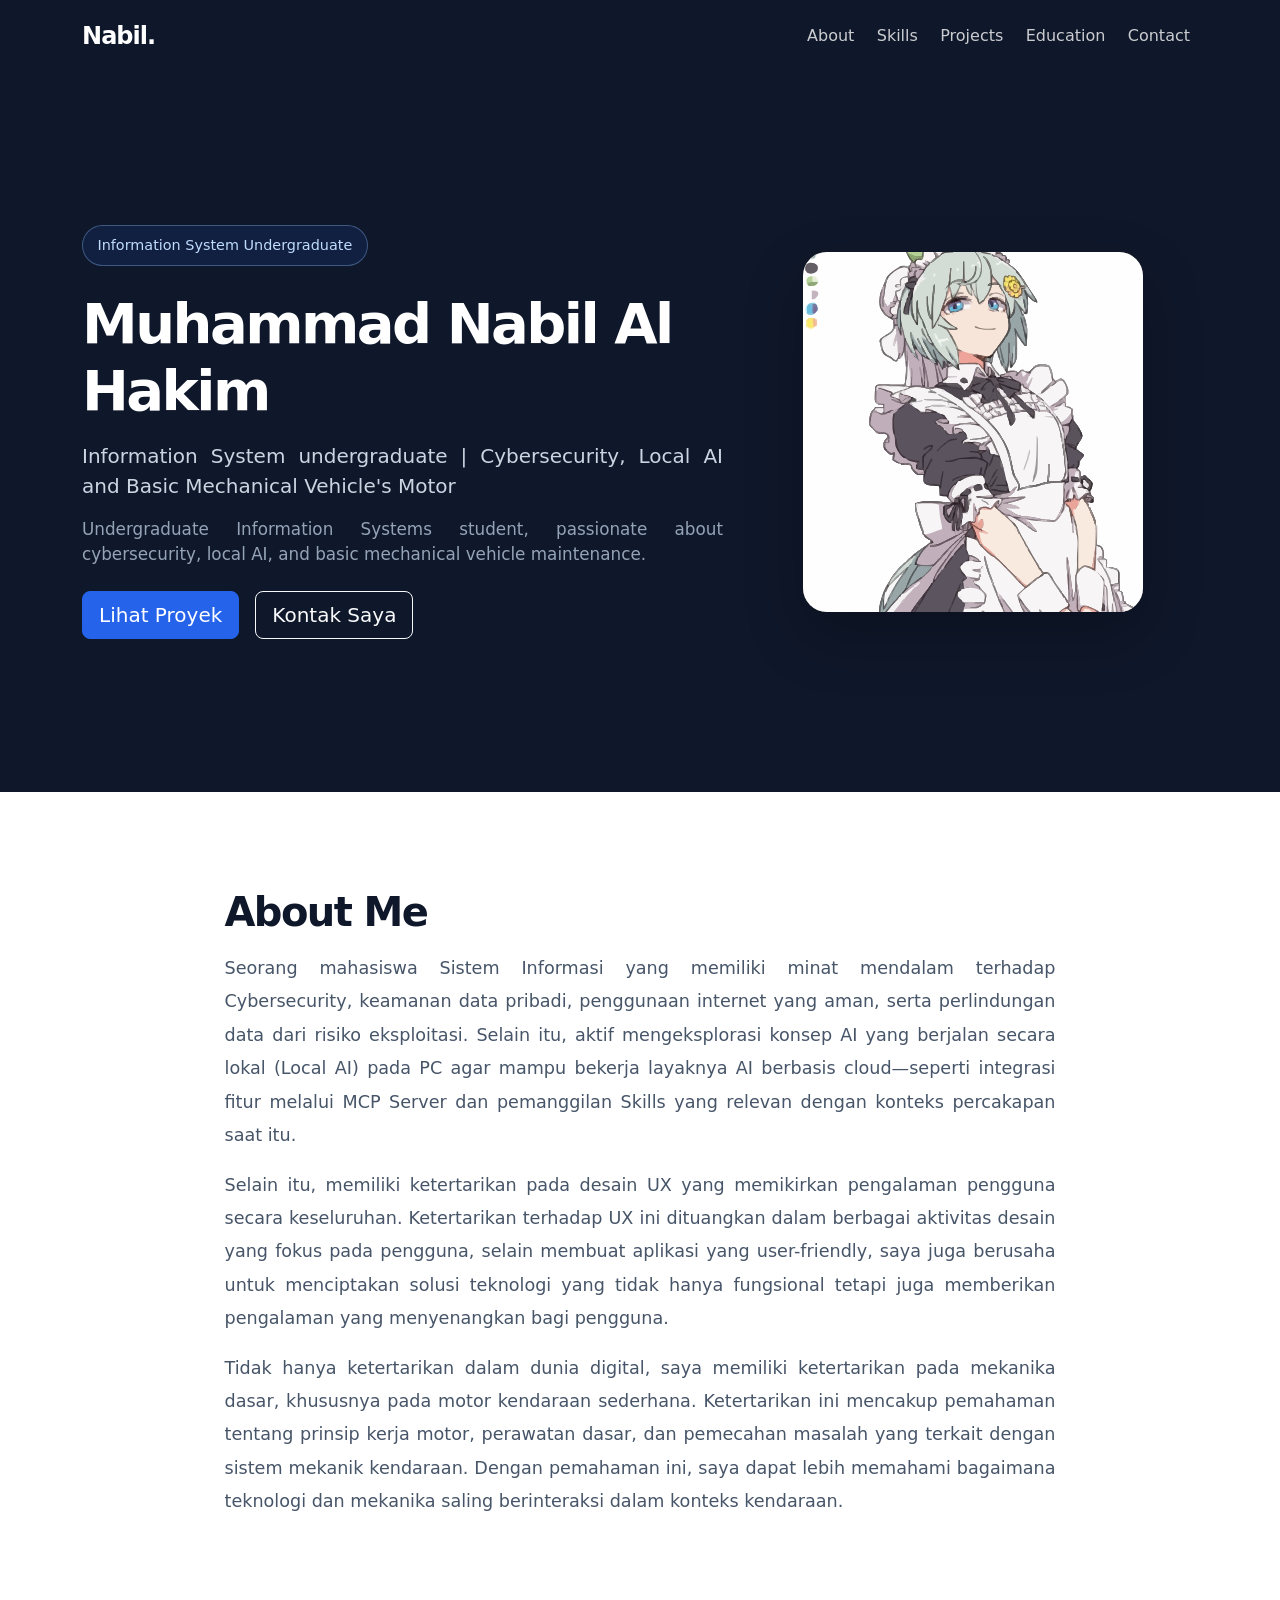
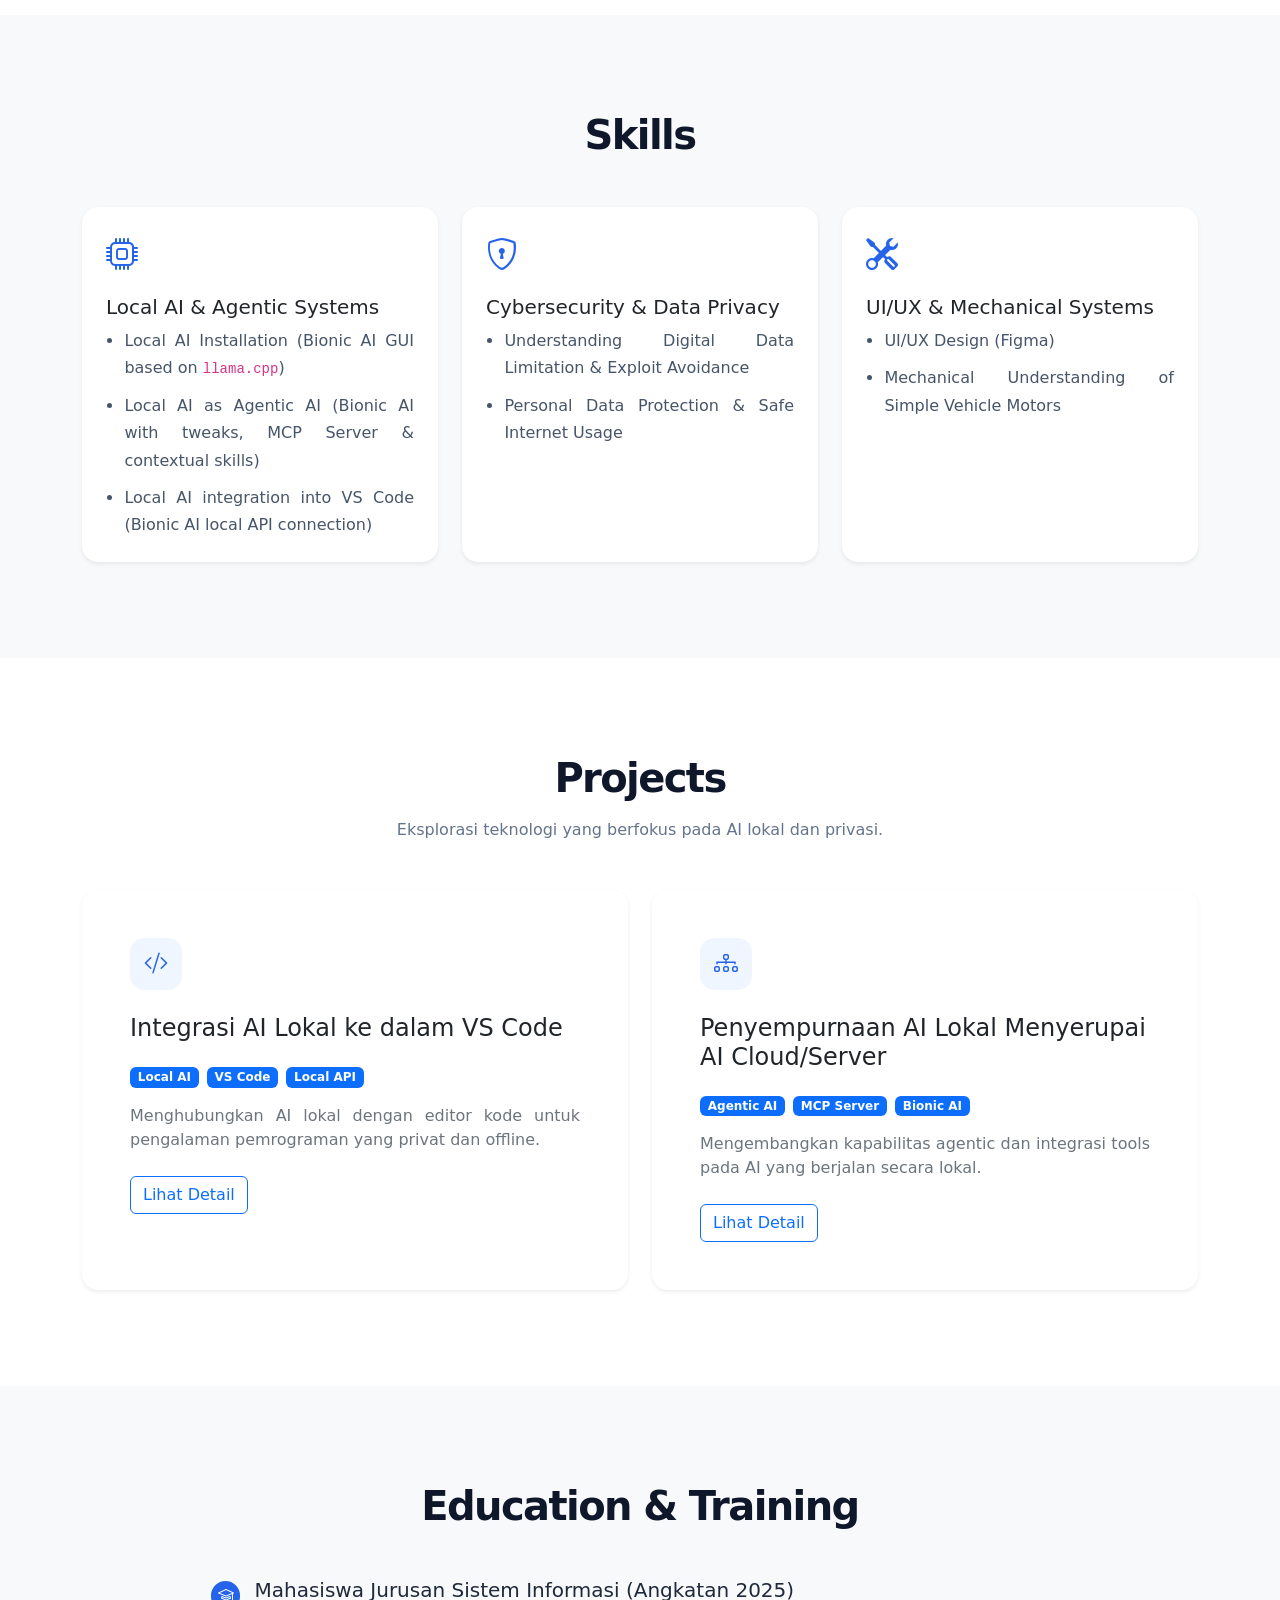
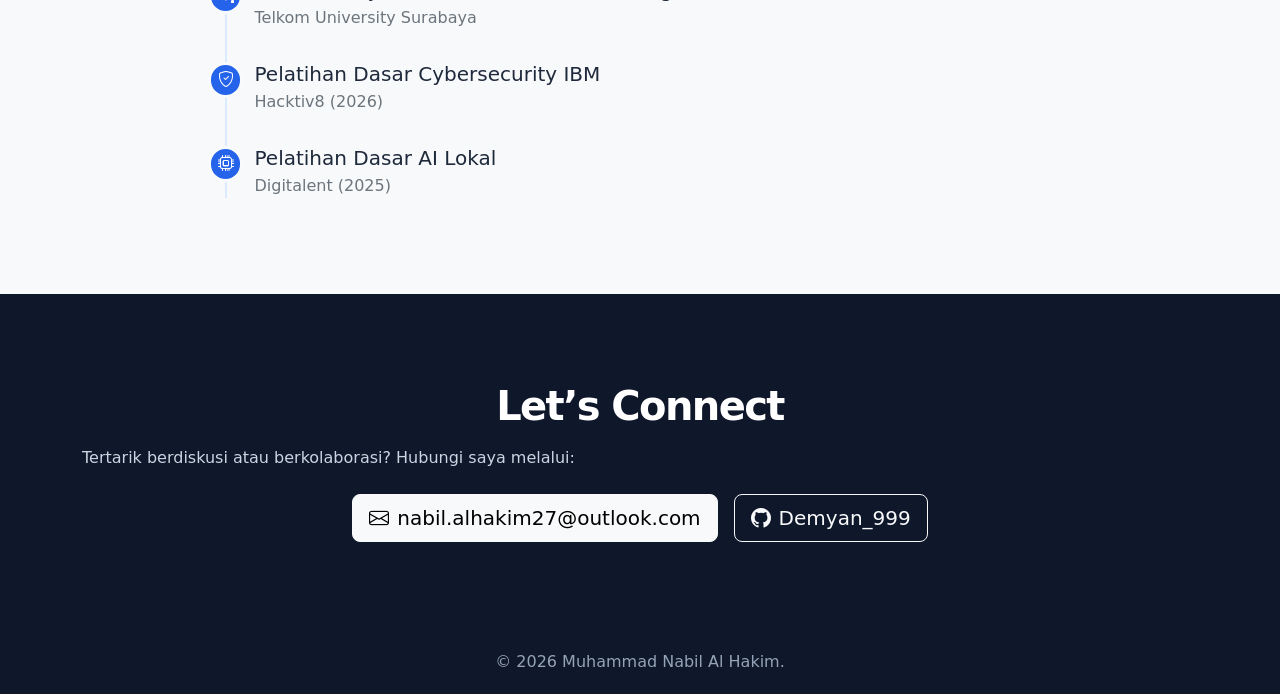
==== Tugas_Portofolio/index.html @ ed0dece5 "Initial commit: Praktikum dan Tugas Portofolio Week 9 Framework CSS" ====
<!doctype html>
<html lang="id">
  <head>
    <meta charset="utf-8">
    <meta name="viewport" content="width=device-width, initial-scale=1">
    <meta name="description" content="Portofolio Muhammad Nabil Al Hakim, mahasiswa Sistem Informasi yang tertarik pada cybersecurity dan Local AI.">
    <title>Muhammad Nabil Al Hakim | Portfolio</title>
    <link href="https://cdn.jsdelivr.net/npm/bootstrap@5.3.3/dist/css/bootstrap.min.css" rel="stylesheet" integrity="sha384-QWTKZyjpPEjISv5WaRU9OFeRpok6YctnYmDr5pNlyT2bRjXh0JMhjY6hW+ALEwIH" crossorigin="anonymous">
    <link rel="stylesheet" href="https://cdn.jsdelivr.net/npm/bootstrap-icons@1.11.3/font/bootstrap-icons.min.css">
    <link rel="stylesheet" href="assets/css/style.css">
  </head>
  <body>
    <nav class="navbar navbar-expand-lg navbar-dark fixed-top site-navbar" aria-label="Navigasi utama">
      <div class="container">
        <a class="navbar-brand fw-bold" href="#hero">Nabil.</a>
        <button class="navbar-toggler" type="button" data-bs-toggle="collapse" data-bs-target="#mainNavigation" aria-controls="mainNavigation" aria-expanded="false" aria-label="Buka navigasi">
          <span class="navbar-toggler-icon"></span>
        </button>
        <div class="collapse navbar-collapse" id="mainNavigation">
          <ul class="navbar-nav ms-auto">
            <li class="nav-item"><a class="nav-link" href="#about">About</a></li>
            <li class="nav-item"><a class="nav-link" href="#skills">Skills</a></li>
            <li class="nav-item"><a class="nav-link" href="#projects">Projects</a></li>
            <li class="nav-item"><a class="nav-link" href="#education">Education</a></li>
            <li class="nav-item"><a class="nav-link" href="#contact">Contact</a></li>
          </ul>
        </div>
      </div>
    </nav>

    <main>
      <section id="hero" class="hero-section section-anchor">
        <div class="container">
          <div class="row align-items-center gy-5">
            <div class="col-lg-7">
              <span class="hero-badge">Information System Undergraduate</span>
              <h1 class="display-4 fw-bold mt-4">Muhammad Nabil Al Hakim</h1>
              <p class="hero-tagline mt-3">Information System undergraduate | Cybersecurity, Local AI and Basic Mechanical Vehicle's Motor</p>
              <p class="hero-description mt-3">Undergraduate Information Systems student, passionate about cybersecurity, local AI, and basic mechanical vehicle maintenance.</p>
              <div class="d-flex flex-wrap gap-3 mt-4">
                <a class="btn btn-primary btn-lg" href="#projects">Lihat Proyek</a>
                <a class="btn btn-outline-light btn-lg" href="#contact">Kontak Saya</a>
              </div>
            </div>
            <div class="col-lg-5">
              <img class="profile-image mx-auto" src="assets/image/profil.svg" alt="Foto profil Muhammad Nabil Al Hakim">
            </div>
          </div>
        </div>
      </section>

      <section id="about" class="section-padding bg-white section-anchor">
        <div class="container">
          <div class="row justify-content-center">
            <div class="col-lg-9">
              <h2 class="section-title">About Me</h2>
              <p class="section-copy mb-0">Seorang mahasiswa Sistem Informasi yang memiliki minat mendalam terhadap Cybersecurity, keamanan data pribadi, penggunaan internet yang aman, serta perlindungan data dari risiko eksploitasi. Selain itu, aktif mengeksplorasi konsep AI yang berjalan secara lokal (Local AI) pada PC agar mampu bekerja layaknya AI berbasis cloud—seperti integrasi fitur melalui MCP Server dan pemanggilan Skills yang relevan dengan konteks percakapan saat itu.</p>
              <p class="section-copy mt-3 mb-0">Selain itu, memiliki ketertarikan pada desain UX yang memikirkan pengalaman pengguna secara keseluruhan. Ketertarikan terhadap UX ini dituangkan dalam berbagai aktivitas desain yang fokus pada pengguna, selain membuat aplikasi yang user-friendly, saya juga berusaha untuk menciptakan solusi teknologi yang tidak hanya fungsional tetapi juga memberikan pengalaman yang menyenangkan bagi pengguna.</p>
              <p class="section-copy mt-3 mb-0">Tidak hanya ketertarikan dalam dunia digital, saya memiliki ketertarikan pada mekanika dasar, khususnya pada motor kendaraan sederhana. Ketertarikan ini mencakup pemahaman tentang prinsip kerja motor, perawatan dasar, dan pemecahan masalah yang terkait dengan sistem mekanik kendaraan. Dengan pemahaman ini, saya dapat lebih memahami bagaimana teknologi dan mekanika saling berinteraksi dalam konteks kendaraan.</p>
            </div>
          </div>
        </div>
      </section>

      <section id="skills" class="section-padding bg-light section-anchor">
        <div class="container">
          <div class="text-center mb-5">
            <h2 class="section-title">Skills</h2>
          </div>
          <div class="row g-4">
            <div class="col-md-4">
              <article class="card h-100 border-0 shadow-sm skill-card">
                <div class="card-body p-4">
                  <i class="bi bi-cpu skill-icon" aria-hidden="true"></i>
                  <h3 class="h5 card-title mt-3">Local AI &amp; Agentic Systems</h3>
                  <ul class="skill-list mb-0">
                    <li>Local AI Installation (Bionic AI GUI based on <code>llama.cpp</code>)</li>
                    <li>Local AI as Agentic AI (Bionic AI with tweaks, MCP Server &amp; contextual skills)</li>
                    <li>Local AI integration into VS Code (Bionic AI local API connection)</li>
                  </ul>
                </div>
              </article>
            </div>
            <div class="col-md-4">
              <article class="card h-100 border-0 shadow-sm skill-card">
                <div class="card-body p-4">
                  <i class="bi bi-shield-lock skill-icon" aria-hidden="true"></i>
                  <h3 class="h5 card-title mt-3">Cybersecurity &amp; Data Privacy</h3>
                  <ul class="skill-list mb-0">
                    <li>Understanding Digital Data Limitation &amp; Exploit Avoidance</li>
                    <li>Personal Data Protection &amp; Safe Internet Usage</li>
                  </ul>
                </div>
              </article>
            </div>
            <div class="col-md-4">
              <article class="card h-100 border-0 shadow-sm skill-card">
                <div class="card-body p-4">
                  <i class="bi bi-tools skill-icon" aria-hidden="true"></i>
                  <h3 class="h5 card-title mt-3">UI/UX &amp; Mechanical Systems</h3>
                  <ul class="skill-list mb-0">
                    <li>UI/UX Design (Figma)</li>
                    <li>Mechanical Understanding of Simple Vehicle Motors</li>
                  </ul>
                </div>
              </article>
            </div>
          </div>
        </div>
      </section>

      <section id="projects" class="section-padding bg-white section-anchor">
        <div class="container">
          <div class="text-center mb-5">
            <h2 class="section-title">Projects</h2>
            <p class="section-subtitle mb-0">Eksplorasi teknologi yang berfokus pada AI lokal dan privasi.</p>
          </div>
          <div class="row g-4">
            <div class="col-md-6">
              <article class="card h-100 border-0 shadow-sm project-card">
                <div class="card-body p-4 p-lg-5">
                  <div class="project-mark"><i class="bi bi-code-slash" aria-hidden="true"></i></div>
                  <h3 class="h4 mt-4">Integrasi AI Lokal ke dalam VS Code</h3>
                  <div class="d-flex flex-wrap gap-2 my-3">
                    <span class="badge text-bg-primary">Local AI</span>
                    <span class="badge text-bg-primary">VS Code</span>
                    <span class="badge text-bg-primary">Local API</span>
                  </div>
                  <p class="text-secondary">Menghubungkan AI lokal dengan editor kode untuk pengalaman pemrograman yang privat dan offline.</p>
                  <button class="btn btn-outline-primary mt-2" type="button" data-bs-toggle="modal" data-bs-target="#projectModalOne">Lihat Detail</button>
                </div>
              </article>
            </div>
            <div class="col-md-6">
              <article class="card h-100 border-0 shadow-sm project-card">
                <div class="card-body p-4 p-lg-5">
                  <div class="project-mark"><i class="bi bi-diagram-3" aria-hidden="true"></i></div>
                  <h3 class="h4 mt-4">Penyempurnaan AI Lokal Menyerupai AI Cloud/Server</h3>
                  <div class="d-flex flex-wrap gap-2 my-3">
                    <span class="badge text-bg-primary">Agentic AI</span>
                    <span class="badge text-bg-primary">MCP Server</span>
                    <span class="badge text-bg-primary">Bionic AI</span>
                  </div>
                  <p class="text-secondary">Mengembangkan kapabilitas agentic dan integrasi tools pada AI yang berjalan secara lokal.</p>
                  <button class="btn btn-outline-primary mt-2" type="button" data-bs-toggle="modal" data-bs-target="#projectModalTwo">Lihat Detail</button>
                </div>
              </article>
            </div>
          </div>
        </div>
      </section>

      <section id="education" class="section-padding bg-light section-anchor">
        <div class="container">
          <div class="text-center mb-5">
            <h2 class="section-title">Education &amp; Training</h2>
          </div>
          <div class="row justify-content-center">
            <div class="col-lg-9">
              <ul class="education-list list-unstyled mb-0">
                <li class="education-item">
                  <span class="education-icon"><i class="bi bi-mortarboard" aria-hidden="true"></i></span>
                  <div>
                    <h3 class="h5 mb-1">Mahasiswa Jurusan Sistem Informasi (Angkatan 2025)</h3>
                    <p class="text-secondary mb-0">Telkom University Surabaya</p>
                  </div>
                </li>
                <li class="education-item">
                  <span class="education-icon"><i class="bi bi-shield-check" aria-hidden="true"></i></span>
                  <div>
                    <h3 class="h5 mb-1">Pelatihan Dasar Cybersecurity IBM</h3>
                    <p class="text-secondary mb-0">Hacktiv8 (2026)</p>
                  </div>
                </li>
                <li class="education-item">
                  <span class="education-icon"><i class="bi bi-cpu" aria-hidden="true"></i></span>
                  <div>
                    <h3 class="h5 mb-1">Pelatihan Dasar AI Lokal</h3>
                    <p class="text-secondary mb-0">Digitalent (2025)</p>
                  </div>
                </li>
              </ul>
            </div>
          </div>
        </div>
      </section>

      <section id="contact" class="contact-section section-anchor">
        <div class="container text-center">
          <h2 class="section-title text-white">Let’s Connect</h2>
          <p class="contact-copy mt-3">Tertarik berdiskusi atau berkolaborasi? Hubungi saya melalui:</p>
          <div class="d-flex flex-column flex-sm-row justify-content-center gap-3 mt-4">
            <a class="btn btn-light btn-lg" href="mailto:nabil.alhakim27@outlook.com">
              <i class="bi bi-envelope me-2" aria-hidden="true"></i>nabil.alhakim27@outlook.com
            </a>
            <a class="btn btn-outline-light btn-lg" href="https://github.com/Demyan_999" target="_blank" rel="noopener noreferrer">
              <i class="bi bi-github me-2" aria-hidden="true"></i>Demyan_999
            </a>
          </div>
        </div>
      </section>
    </main>

    <footer class="site-footer">
      <div class="container text-center">
        <p class="mb-0">© 2026 Muhammad Nabil Al Hakim.</p>
      </div>
    </footer>

    <div class="modal fade" id="projectModalOne" tabindex="-1" aria-labelledby="projectModalOneLabel" aria-hidden="true">
      <div class="modal-dialog modal-dialog-centered">
        <div class="modal-content">
          <div class="modal-header">
            <h2 class="modal-title h5" id="projectModalOneLabel">Integrasi AI Lokal ke dalam VS Code</h2>
            <button type="button" class="btn-close" data-bs-dismiss="modal" aria-label="Tutup"></button>
          </div>
          <div class="modal-body">
            <div class="d-flex flex-wrap gap-2 mb-3">
              <span class="badge text-bg-primary">Local AI</span>
              <span class="badge text-bg-primary">VS Code</span>
              <span class="badge text-bg-primary">Local API</span>
            </div>
            Menghubungkan endpoint API lokal dari Bionic AI (<code>llama.cpp</code>) ke dalam Visual Studio Code untuk menghadirkan asisten pemrograman berbasis AI yang berjalan sepenuhnya offline dan menjaga privasi kode.
          </div>
        </div>
      </div>
    </div>

    <div class="modal fade" id="projectModalTwo" tabindex="-1" aria-labelledby="projectModalTwoLabel" aria-hidden="true">
      <div class="modal-dialog modal-dialog-centered">
        <div class="modal-content">
          <div class="modal-header">
            <h2 class="modal-title h5" id="projectModalTwoLabel">Penyempurnaan AI Lokal Menyerupai AI Cloud/Server</h2>
            <button type="button" class="btn-close" data-bs-dismiss="modal" aria-label="Tutup"></button>
          </div>
          <div class="modal-body">
            <div class="d-flex flex-wrap gap-2 mb-3">
              <span class="badge text-bg-primary">Agentic AI</span>
              <span class="badge text-bg-primary">MCP Server</span>
              <span class="badge text-bg-primary">Bionic AI</span>
            </div>
            Konfigurasi dan optimalisasi Bionic AI lokal agar mendukung kapabilitas Agentic AI, integrasi MCP Server, serta pemanggilan Skills dinamis sesuai konteks percakapan layaknya layanan AI cloud.
          </div>
        </div>
      </div>
    </div>

    <script src="https://cdn.jsdelivr.net/npm/bootstrap@5.3.3/dist/js/bootstrap.bundle.min.js" integrity="sha384-YvpcrYf0tY3lHB60NNkmXc5s9fDVZLESaAA55NDzOxhy9GkcIdslK1eN7N6jIeHz" crossorigin="anonymous"></script>
  </body>
</html>
---- Tugas_Portofolio/assets/css/style.css ----
:root {
  --color-slate: #0f172a;
  --color-blue: #2563eb;
  --color-light: #f8fafc;
  --navbar-height: 72px;
}

html {
  scroll-behavior: smooth;
}

body {
  padding-top: var(--navbar-height);
  color: #1e293b;
  font-family: system-ui, -apple-system, "Segoe UI", sans-serif;
}

.site-navbar {
  min-height: var(--navbar-height);
  background-color: var(--color-slate);
}

.navbar-brand {
  font-size: 1.5rem;
  letter-spacing: -0.04em;
}

.navbar-nav {
  gap: 0.4rem;
}

.navbar-dark .navbar-nav .nav-link {
  color: rgba(255, 255, 255, 0.78);
  transition: color 0.2s ease;
}

.navbar-dark .navbar-nav .nav-link:hover,
.navbar-dark .navbar-nav .nav-link:focus {
  color: #fff;
}

.section-anchor {
  scroll-margin-top: var(--navbar-height);
}

.hero-section {
  display: flex;
  min-height: min(720px, calc(100vh - var(--navbar-height)));
  align-items: center;
  padding: 5rem 0;
  color: #fff;
  background-color: var(--color-slate);
}

.hero-badge {
  display: inline-block;
  padding: 0.55rem 0.9rem;
  border: 1px solid rgba(147, 197, 253, 0.35);
  border-radius: 999px;
  color: #bfdbfe;
  background-color: rgba(37, 99, 235, 0.12);
  font-size: 0.9rem;
}

.hero-section h1 {
  max-width: 700px;
  letter-spacing: -0.045em;
}

.hero-tagline {
  max-width: 690px;
  color: #cbd5e1;
  font-size: clamp(1.05rem, 2vw, 1.25rem);
}

.hero-description {
  color: #94a3b8;
  font-size: 1.05rem;
}

.btn-primary {
  --bs-btn-bg: var(--color-blue);
  --bs-btn-border-color: var(--color-blue);
  --bs-btn-hover-bg: #1d4ed8;
  --bs-btn-hover-border-color: #1d4ed8;
  --bs-btn-active-bg: #1e40af;
  --bs-btn-active-border-color: #1e40af;
}

.profile-image {
  display: block;
  width: min(100%, 340px);
  height: 360px;
  object-fit: cover;
  border-radius: 1.5rem;
  box-shadow: 0 24px 60px rgba(0, 0, 0, 0.24);
}

.section-padding {
  padding: 6rem 0;
}

.section-title {
  margin-bottom: 1rem;
  color: #0f172a;
  font-size: clamp(2rem, 4vw, 2.5rem);
  font-weight: 700;
  letter-spacing: -0.04em;
}

.section-copy {
  color: #475569;
  font-size: 1.1rem;
  line-height: 1.9;
}

.section-subtitle {
  color: #64748b;
}

.section-copy,
.hero-tagline,
.hero-description,
.skill-list,
.project-card p,
.education-item p,
.contact-copy,
.modal-body {
  text-align: justify;
}

.skill-card,
.project-card {
  border-radius: 1rem;
  transition: transform 0.2s ease, box-shadow 0.2s ease;
}

.skill-card:hover,
.project-card:hover {
  transform: translateY(-4px);
  box-shadow: 0 1rem 2rem rgba(15, 23, 42, 0.1) !important;
}

.skill-icon {
  color: var(--color-blue);
  font-size: 2rem;
}

.skill-list {
  padding-left: 1.15rem;
  color: #475569;
  line-height: 1.7;
}

.skill-list li + li {
  margin-top: 0.65rem;
}

.project-mark {
  display: inline-grid;
  width: 3.25rem;
  height: 3.25rem;
  place-items: center;
  border-radius: 0.9rem;
  color: var(--color-blue);
  background-color: #eff6ff;
  font-size: 1.5rem;
}

.project-card .card-body {
  display: flex;
  flex-direction: column;
  align-items: flex-start;
}

.project-card .btn {
  margin-top: auto;
}

.education-list {
  border-left: 2px solid #dbeafe;
}

.education-item {
  position: relative;
  display: flex;
  gap: 1.25rem;
  padding: 0 0 2rem 1.75rem;
}

.education-item:last-child {
  padding-bottom: 0;
}

.education-icon {
  position: absolute;
  top: 0;
  left: -1.15rem;
  display: grid;
  width: 2.2rem;
  height: 2.2rem;
  place-items: center;
  border: 3px solid var(--color-light);
  border-radius: 50%;
  color: #fff;
  background-color: var(--color-blue);
}

.contact-section {
  padding: 5.5rem 0;
  color: #fff;
  background-color: var(--color-slate);
}

.contact-section .section-title {
  margin-bottom: 0;
}

.contact-copy {
  color: #cbd5e1;
}

.site-footer {
  padding: 1.25rem 0;
  color: #94a3b8;
  background-color: var(--color-slate);
}

@media (max-width: 991.98px) {
  .navbar-collapse {
    padding: 0.75rem 0 1rem;
  }

  .navbar-nav {
    gap: 0;
  }
}

@media (max-width: 575.98px) {
  .hero-section {
    min-height: auto;
    padding: 4rem 0;
  }

  .hero-section h1 {
    font-size: 2.6rem;
  }

  .profile-image {
    height: 280px;
  }

  .section-padding {
    padding: 4.5rem 0;
  }

  .contact-section {
    padding: 4.5rem 0;
  }
}

@media (prefers-reduced-motion: reduce) {
  html {
    scroll-behavior: auto;
  }

  *,
  *::before,
  *::after {
    transition-duration: 0.01ms !important;
  }
}
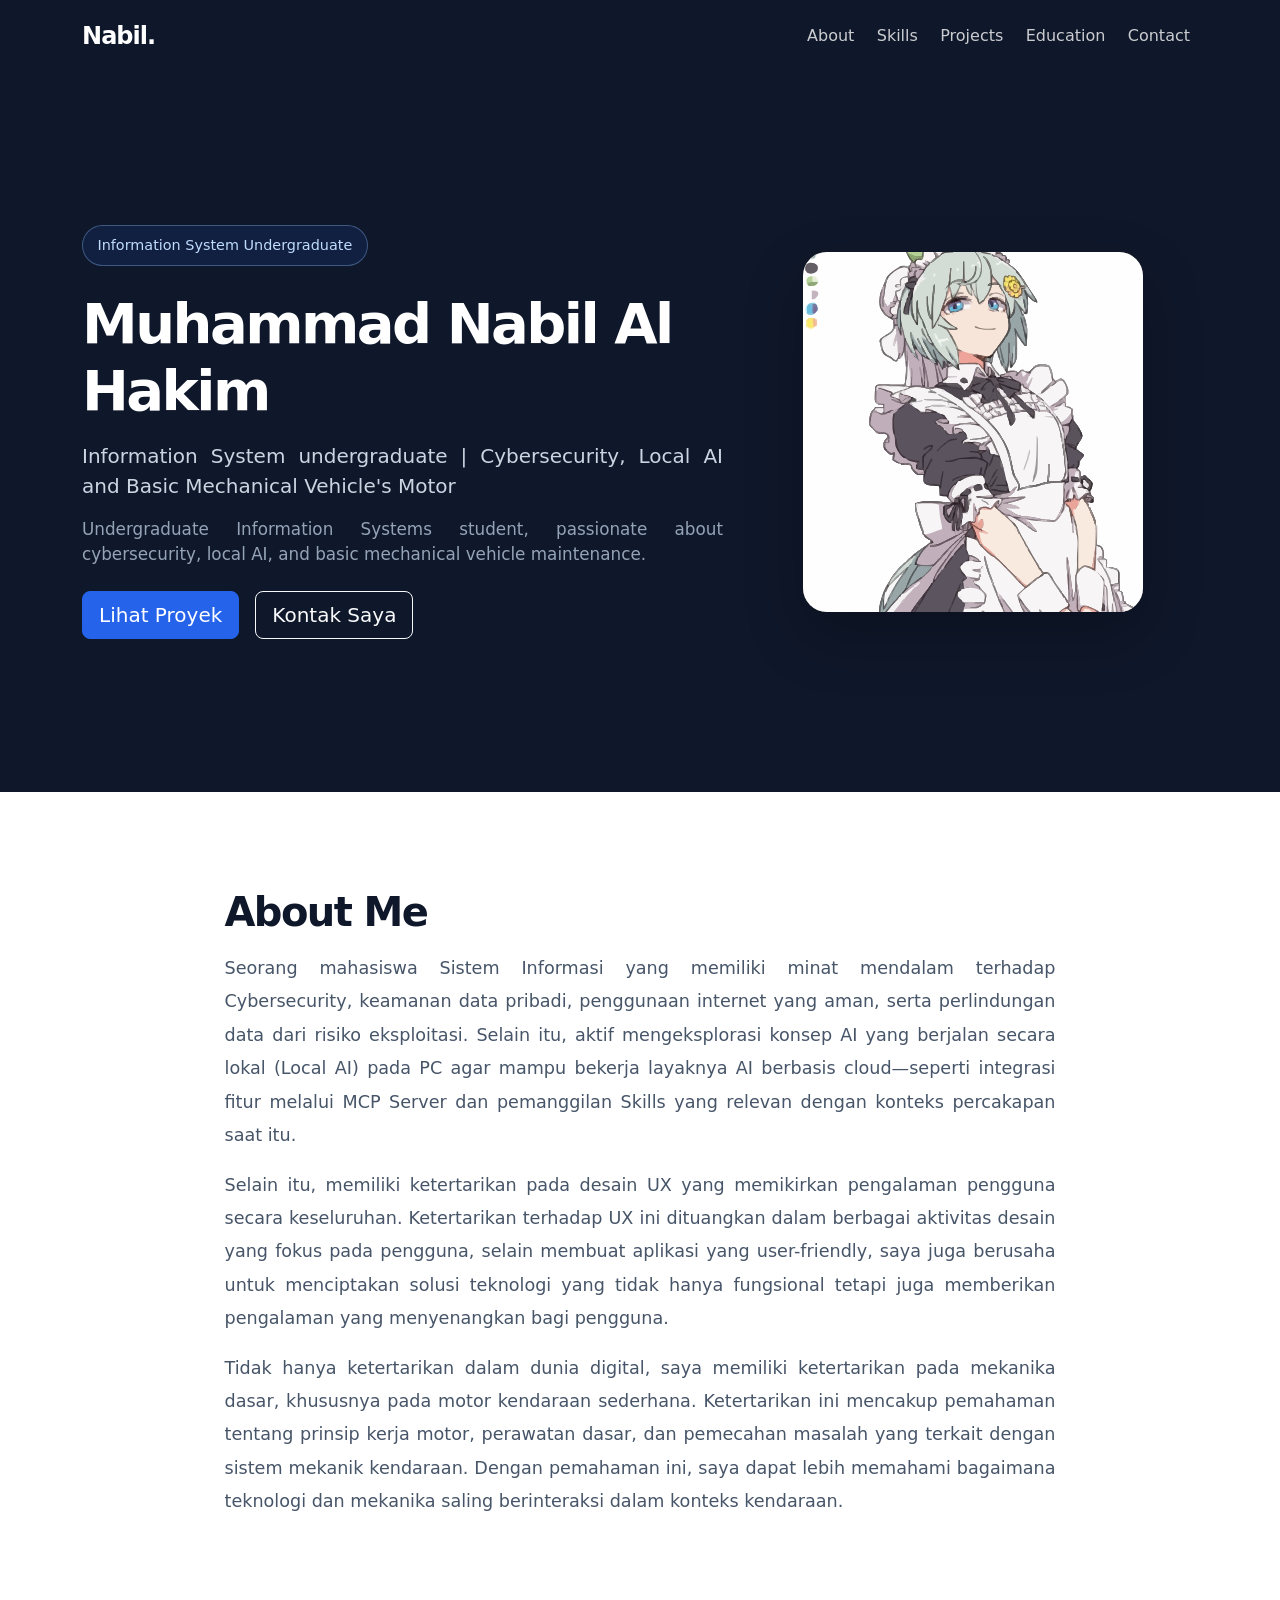
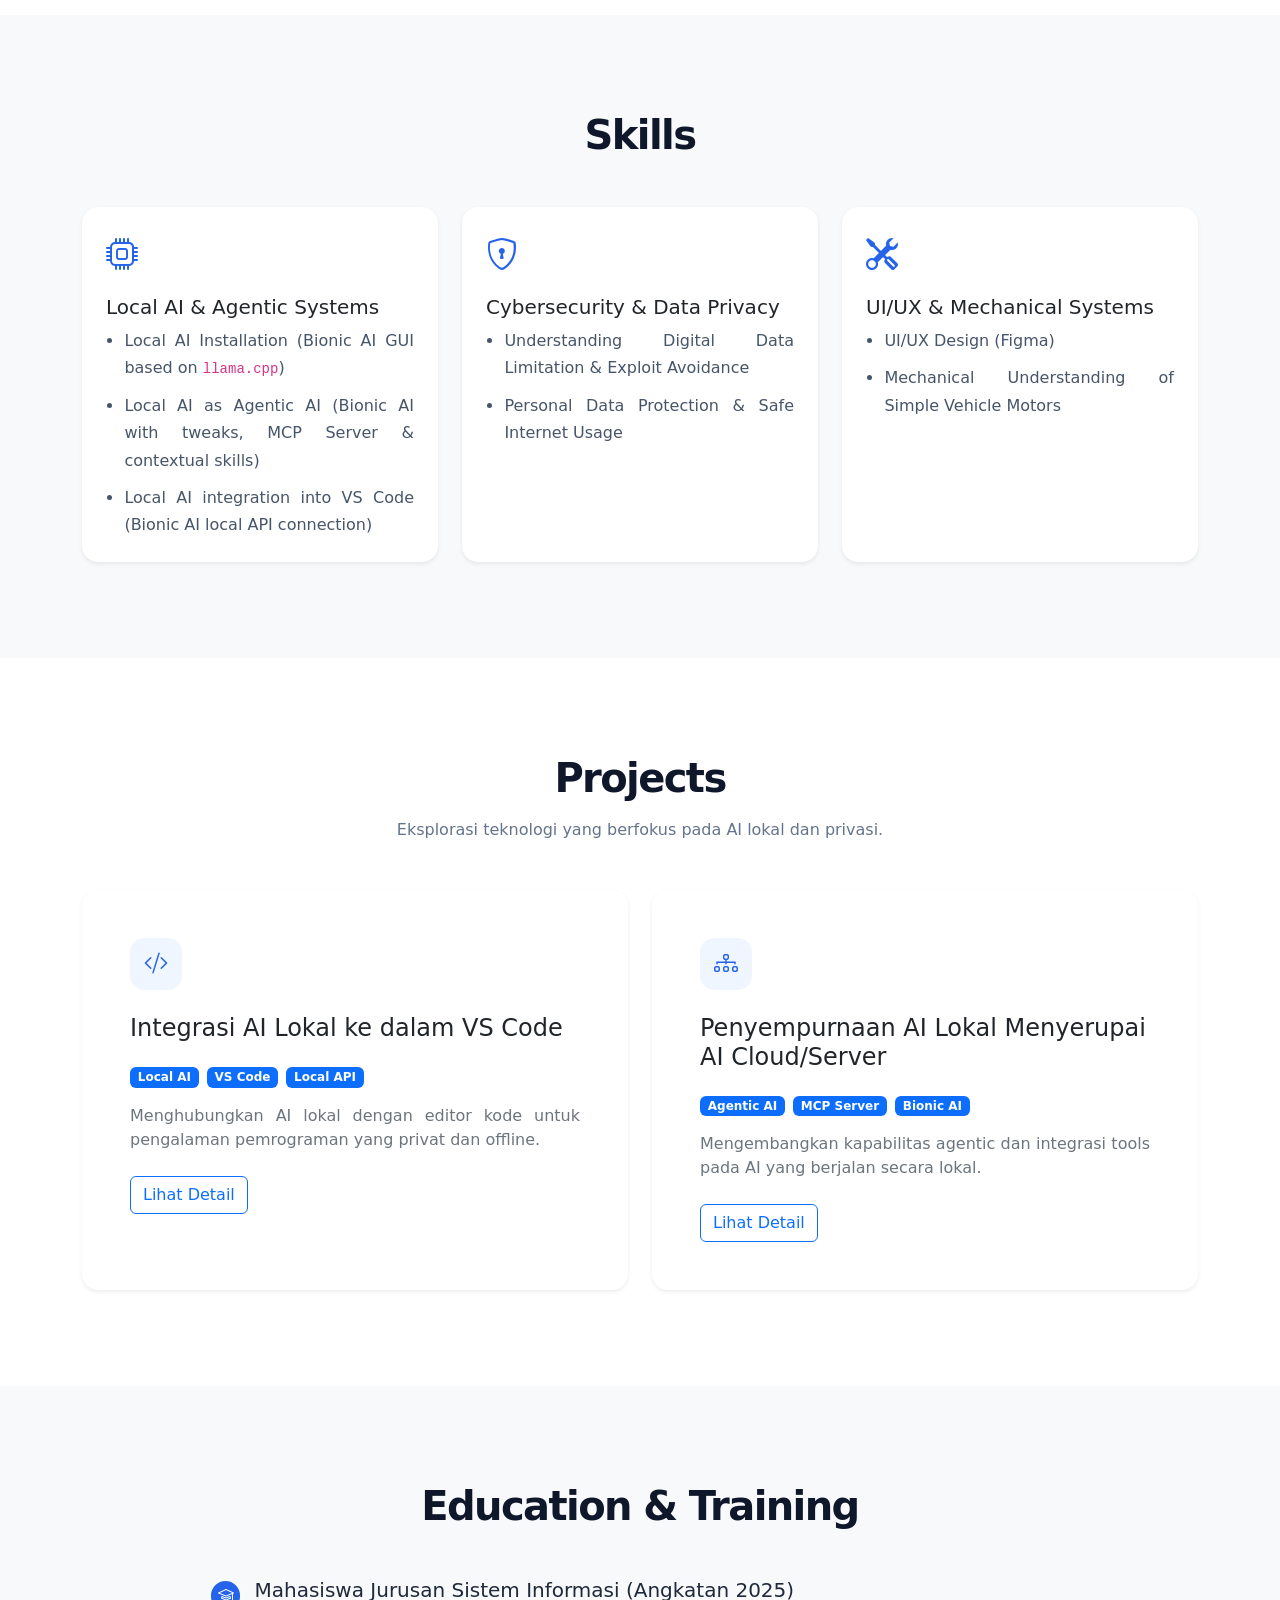
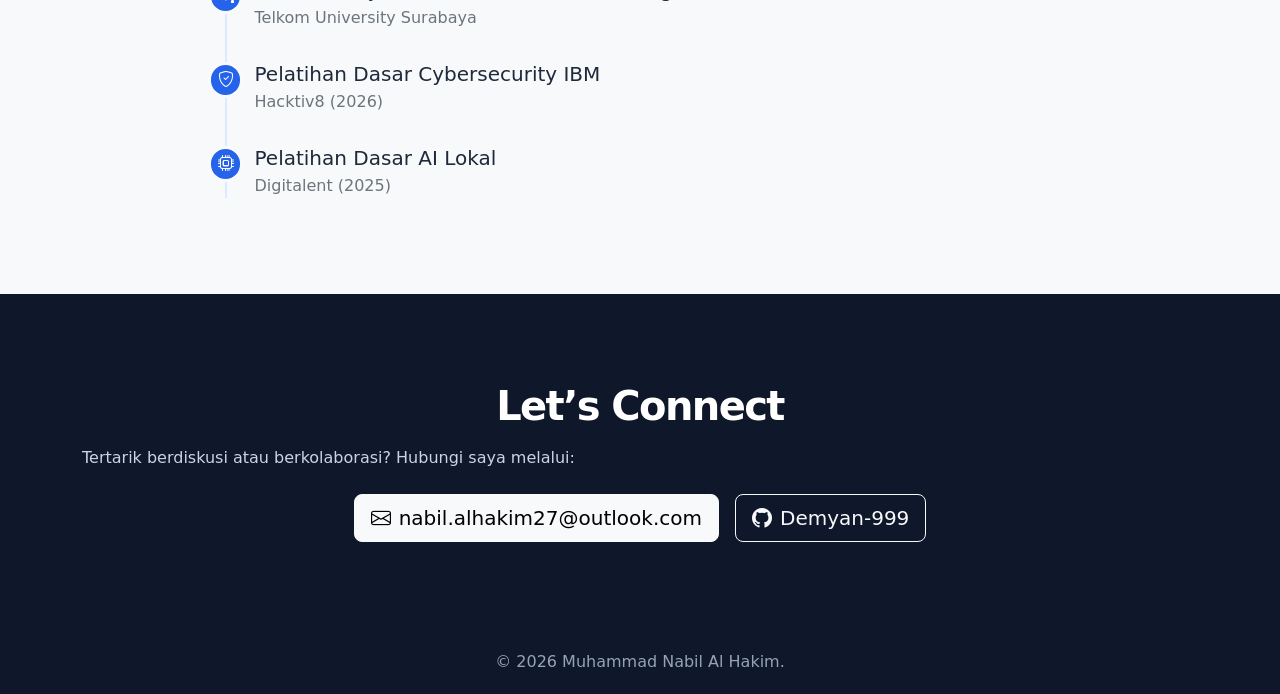
==== commit 4a6800e7: "Update index.html" ====
--- a/Tugas_Portofolio/index.html
+++ b/Tugas_Portofolio/index.html
@@ -193,8 +193,8 @@
             <a class="btn btn-light btn-lg" href="mailto:nabil.alhakim27@outlook.com">
               <i class="bi bi-envelope me-2" aria-hidden="true"></i>nabil.alhakim27@outlook.com
             </a>
-            <a class="btn btn-outline-light btn-lg" href="https://github.com/Demyan_999" target="_blank" rel="noopener noreferrer">
-              <i class="bi bi-github me-2" aria-hidden="true"></i>Demyan_999
+            <a class="btn btn-outline-light btn-lg" href="https://github.com/Demyan-999" target="_blank" rel="noopener noreferrer">
+              <i class="bi bi-github me-2" aria-hidden="true"></i>Demyan-999
             </a>
           </div>
         </div>
